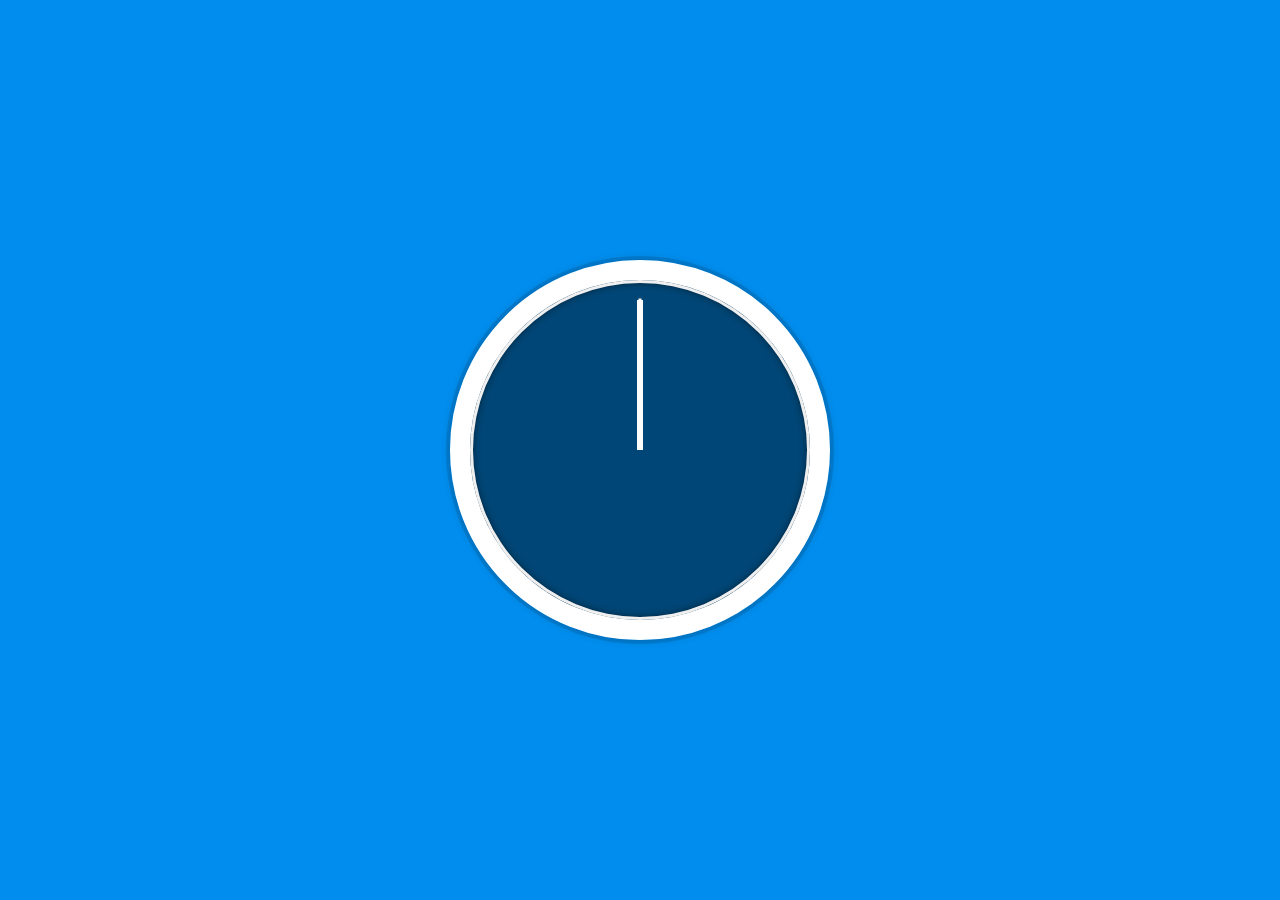
==== 02 - JS and CSS Clock/index.html @ 023e3c6a "Challenge 2 complete, new bg images and some clock amends." ====
<!DOCTYPE html>
<html lang="en">
<head>
  <meta charset="UTF-8">
  <title>JS + CSS Clock</title>
</head>
<body>


    <div class="clock">
      <div class="clock-face">
        <div class="hand hour-hand"></div>
        <div class="hand min-hand"></div>
        <div class="hand second-hand"></div>
      </div>
    </div>


  <style>
    html {
      background: #018DED url(https://unsplash.it/1500/1000?image=807&grayscale);
      background-size: cover;
      font-family: 'helvetica neue';
      text-align: center;
      font-size: 10px;
    }

    body {
      margin: 0;
      font-size: 2rem;
      display: flex;
      flex: 1;
      min-height: 100vh;
      align-items: center;
    }

    .clock {
      width: 30rem;
      height: 30rem;
      border: 20px solid white;
      border-radius: 50%;
      margin: 50px auto;
      position: relative;
      padding: 2rem;
      background: rgba(0,0,0,0.5);
      box-shadow:
        0 0 0 4px rgba(0,0,0,0.1),
        inset 0 0 0 3px #EFEFEF,
        inset 0 0 10px black,
        0 0 10px rgba(0,0,0,0.2);
    }

    .clock-face {
      position: relative;
      width: 100%;
      height: 100%;
      transform: translateY(-3px); /* account for the height of the clock hands */
    }

    .hand {
      width: 50%;
      height: 6px;
      background: white;
      position: absolute;
      top: 50%;
      transform-origin: 100%;
      transform: rotate(90deg);
      transition: all 0.05s;
      transition-timing-function: cubic-bezier(.1,2.5,.5,.1);
    }

    .no-transition {
      transition: none;
    }

    /* Shorten the hour hand, and adjust position */    
    .hour-hand {
      width:35%;
      margin-left: 15%;
    }

    /* Make second hand thinner */
    .second-hand {
      height:3px;
    }

  </style>

  <script>

  const secondHand = document.querySelector('.second-hand')
  const minHand = document.querySelector('.min-hand')
  const hourHand = document.querySelector('.hour-hand')
  
  setInterval(() => {
    const now = new Date()
    
    const seconds = now.getSeconds()
    const secondsDegrees = ((seconds / 60) * 360) + 90
    secondHand.style.transform = `rotate(${secondsDegrees}deg)`
    
    const mins = now.getMinutes()
    const minsDegrees = ((mins / 60) * 360) + 90
    minHand.style.transform = `rotate(${minsDegrees}deg)`
    
    const hours = now.getHours()
    const hoursDegrees = ((hours / 12) * 360) + 90
    hourHand.style.transform = `rotate(${hoursDegrees}deg)`

    // Fix clock 'rewind' at 0 seconds 
    seconds === 0 ? secondHand.classList.add('no-transition') : secondHand.classList.remove('no-transition')

  }, 1000)

  </script>
</body>
</html>
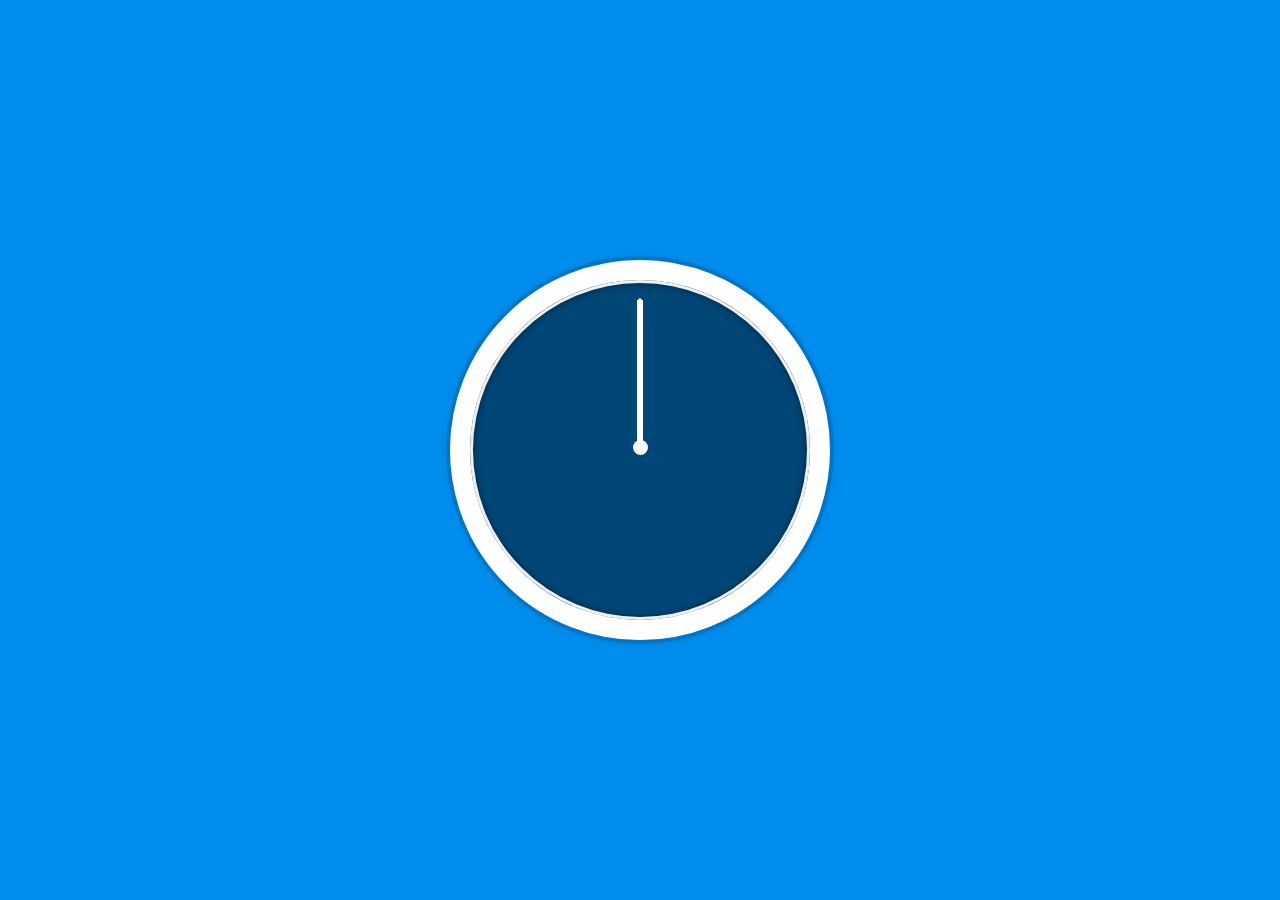
==== commit c56e2f1a: "Added middle to clock" ====
--- a/02 - JS and CSS Clock/index.html
+++ b/02 - JS and CSS Clock/index.html
@@ -9,6 +9,7 @@
 
     <div class="clock">
       <div class="clock-face">
+        <div class="middle"></div>
         <div class="hand hour-hand"></div>
         <div class="hand min-hand"></div>
         <div class="hand second-hand"></div>
@@ -55,6 +56,16 @@
       width: 100%;
       height: 100%;
       transform: translateY(-3px); /* account for the height of the clock hands */
+    }
+
+    .middle {
+      width:15px;
+      height: 15px;
+      background: white;
+      border-radius: 50%;
+      position: absolute;
+      top:calc(50% - 7px);
+      left:calc(50% - 7px);
     }
 
     .hand {
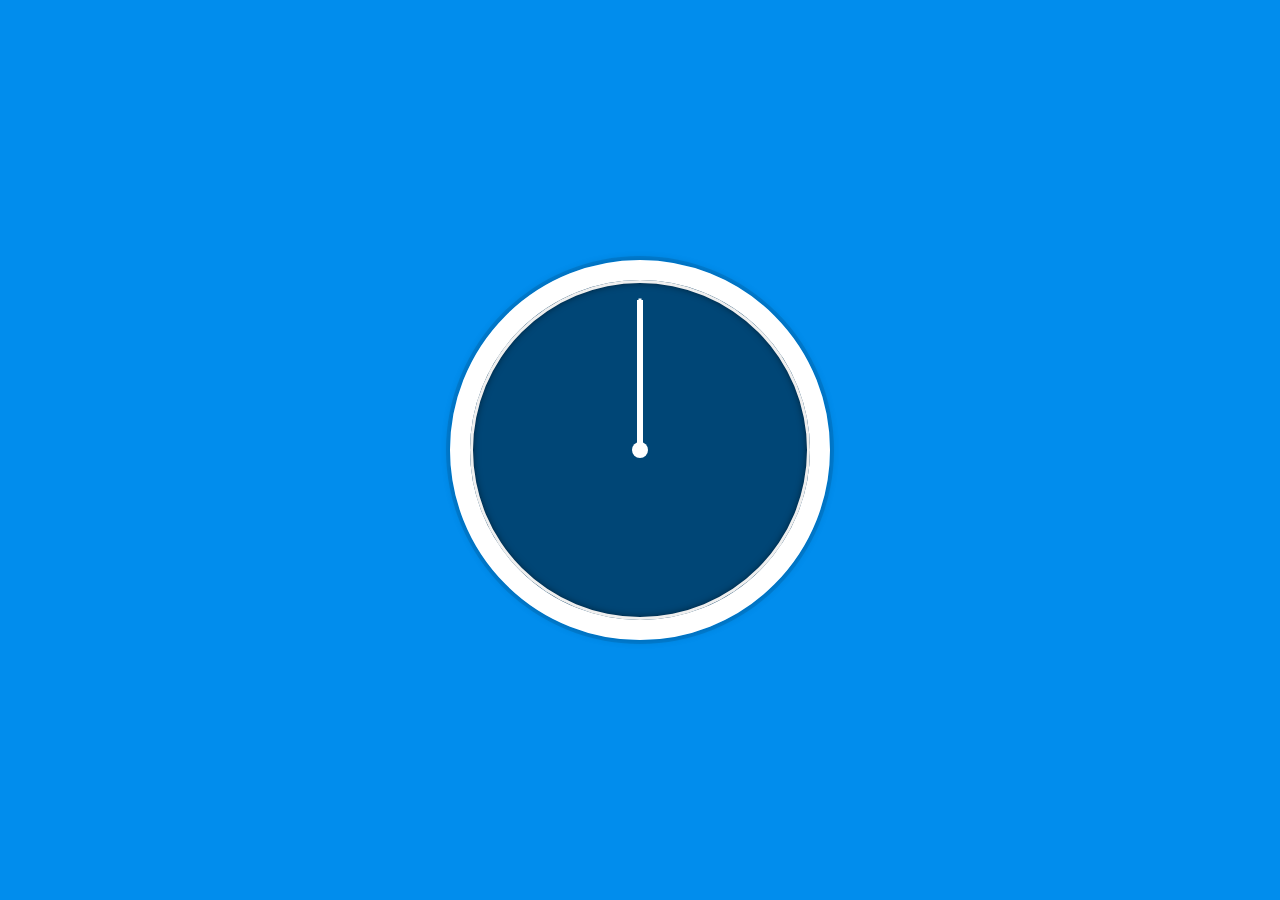
==== commit 29a48836: "Clock amends" ====
--- a/02 - JS and CSS Clock/index.html
+++ b/02 - JS and CSS Clock/index.html
@@ -1,20 +1,22 @@
 <!DOCTYPE html>
 <html lang="en">
+
 <head>
   <meta charset="UTF-8">
   <title>JS + CSS Clock</title>
 </head>
+
 <body>
 
 
-    <div class="clock">
-      <div class="clock-face">
-        <div class="middle"></div>
-        <div class="hand hour-hand"></div>
-        <div class="hand min-hand"></div>
-        <div class="hand second-hand"></div>
-      </div>
+  <div class="clock">
+    <div class="clock-face">
+      <div class="middle"></div>
+      <div class="hand hour-hand"></div>
+      <div class="hand min-hand"></div>
+      <div class="hand second-hand"></div>
     </div>
+  </div>
 
 
   <style>
@@ -43,29 +45,30 @@
       margin: 50px auto;
       position: relative;
       padding: 2rem;
-      background: rgba(0,0,0,0.5);
+      background: rgba(0, 0, 0, 0.5);
       box-shadow:
-        0 0 0 4px rgba(0,0,0,0.1),
+        0 0 0 4px rgba(0, 0, 0, 0.1),
         inset 0 0 0 3px #EFEFEF,
         inset 0 0 10px black,
-        0 0 10px rgba(0,0,0,0.2);
+        0 0 10px rgba(0, 0, 0, 0.2);
     }
 
     .clock-face {
       position: relative;
       width: 100%;
       height: 100%;
-      transform: translateY(-3px); /* account for the height of the clock hands */
+      /* account for the height of the clock hands */
+      transform: translateY(-3px);
     }
 
     .middle {
-      width:15px;
-      height: 15px;
+      width: 16px;
+      height: 16px;
       background: white;
       border-radius: 50%;
       position: absolute;
-      top:calc(50% - 7px);
-      left:calc(50% - 7px);
+      top: calc(50% - 5px);
+      left: calc(50% - 8px);
     }
 
     .hand {
@@ -77,52 +80,52 @@
       transform-origin: 100%;
       transform: rotate(90deg);
       transition: all 0.05s;
-      transition-timing-function: cubic-bezier(.1,2.5,.5,.1);
+      transition-timing-function: cubic-bezier(.1, 2.5, .5, .1);
     }
 
     .no-transition {
       transition: none;
     }
 
-    /* Shorten the hour hand, and adjust position */    
+    /* Shorten the hour hand, and adjust position */
     .hour-hand {
-      width:35%;
+      width: 35%;
       margin-left: 15%;
     }
 
     /* Make second hand thinner */
     .second-hand {
-      height:3px;
+      height: 3px;
     }
-
   </style>
 
   <script>
 
-  const secondHand = document.querySelector('.second-hand')
-  const minHand = document.querySelector('.min-hand')
-  const hourHand = document.querySelector('.hour-hand')
-  
-  setInterval(() => {
-    const now = new Date()
-    
-    const seconds = now.getSeconds()
-    const secondsDegrees = ((seconds / 60) * 360) + 90
-    secondHand.style.transform = `rotate(${secondsDegrees}deg)`
-    
-    const mins = now.getMinutes()
-    const minsDegrees = ((mins / 60) * 360) + 90
-    minHand.style.transform = `rotate(${minsDegrees}deg)`
-    
-    const hours = now.getHours()
-    const hoursDegrees = ((hours / 12) * 360) + 90
-    hourHand.style.transform = `rotate(${hoursDegrees}deg)`
+    const secondHand = document.querySelector('.second-hand')
+    const minHand = document.querySelector('.min-hand')
+    const hourHand = document.querySelector('.hour-hand')
 
-    // Fix clock 'rewind' at 0 seconds 
-    seconds === 0 ? secondHand.classList.add('no-transition') : secondHand.classList.remove('no-transition')
+    setInterval(() => {
+      const now = new Date()
 
-  }, 1000)
+      const seconds = now.getSeconds()
+      const secondsDegrees = ((seconds / 60) * 360) + 90
+      secondHand.style.transform = `rotate(${secondsDegrees}deg)`
+
+      const mins = now.getMinutes()
+      const minsDegrees = ((mins / 60) * 360) + 90
+      minHand.style.transform = `rotate(${minsDegrees}deg)`
+
+      const hours = now.getHours()
+      const hoursDegrees = ((hours / 12) * 360) + 90
+      hourHand.style.transform = `rotate(${hoursDegrees}deg)`
+
+      // Fix clock 'rewind' at 0 seconds 
+      seconds === 0 ? secondHand.classList.add('no-transition') : secondHand.classList.remove('no-transition')
+
+    }, 1000)
 
   </script>
 </body>
-</html>
+
+</html>